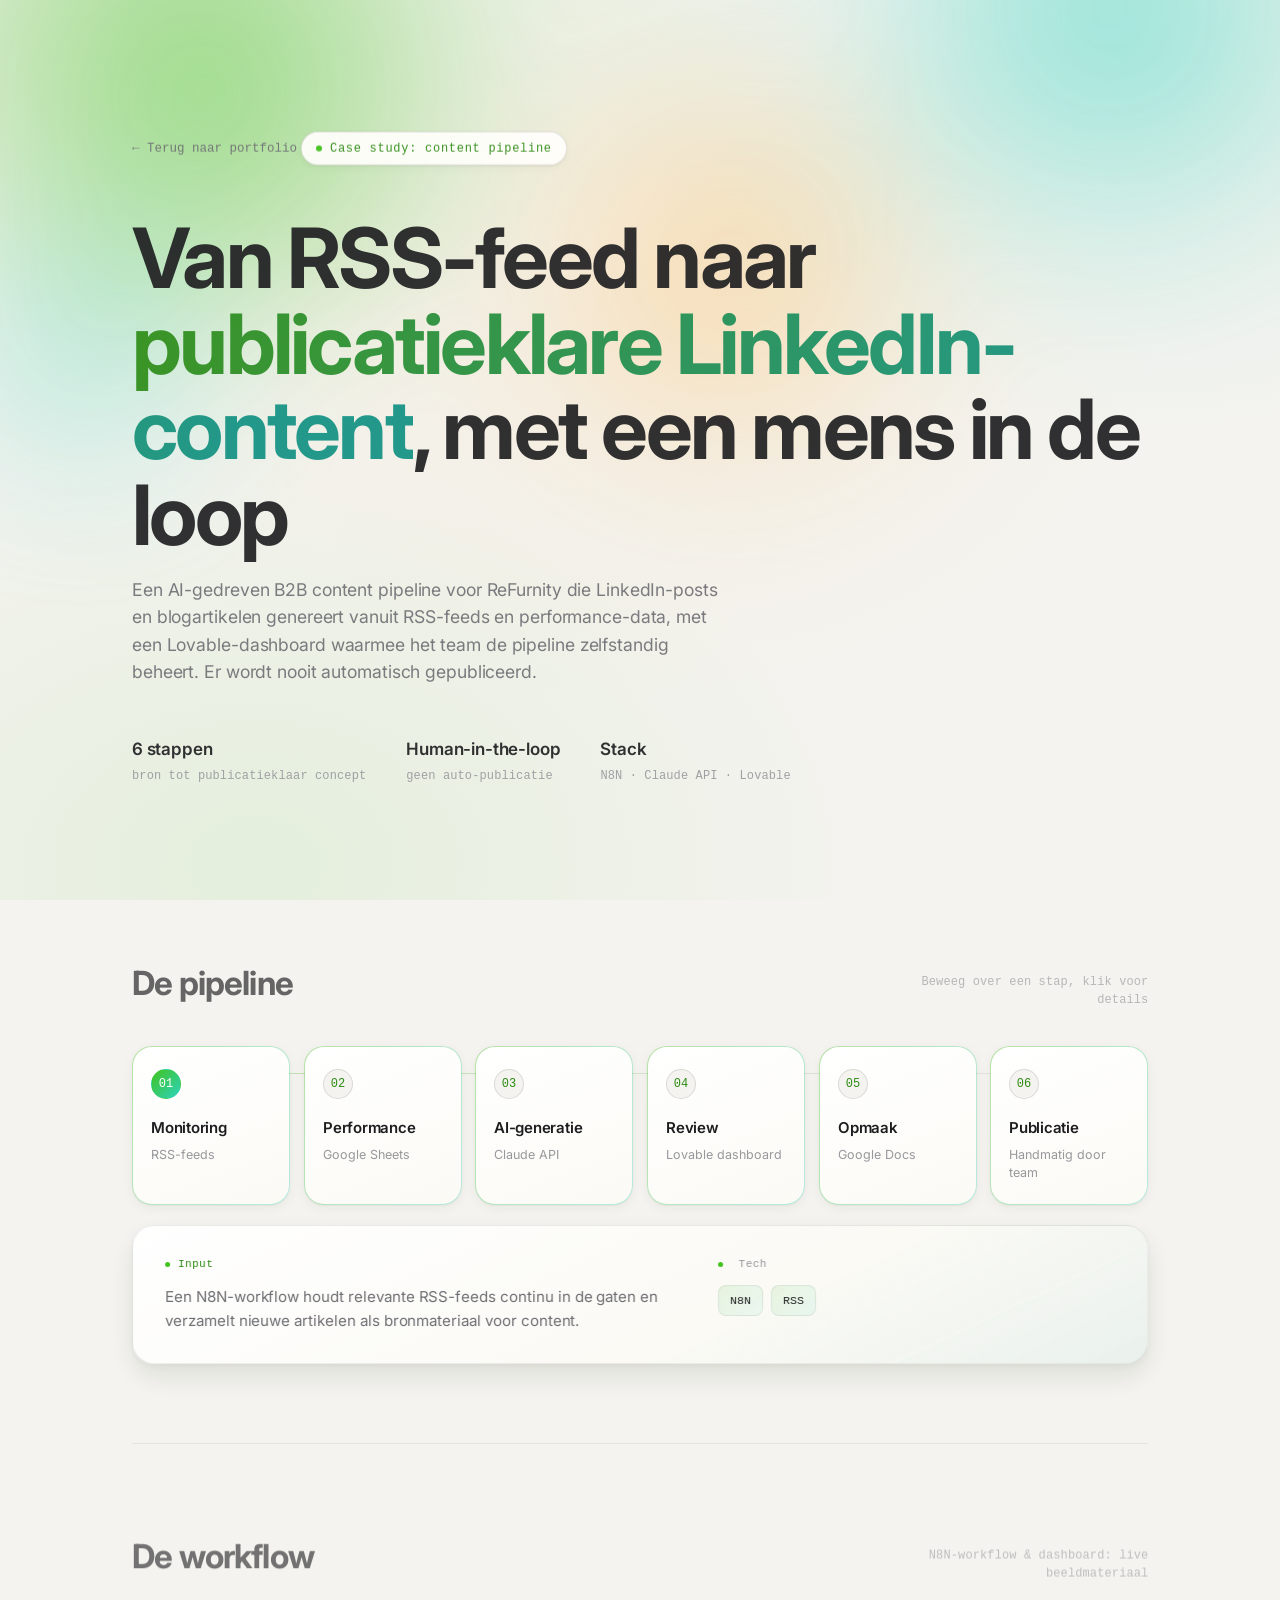
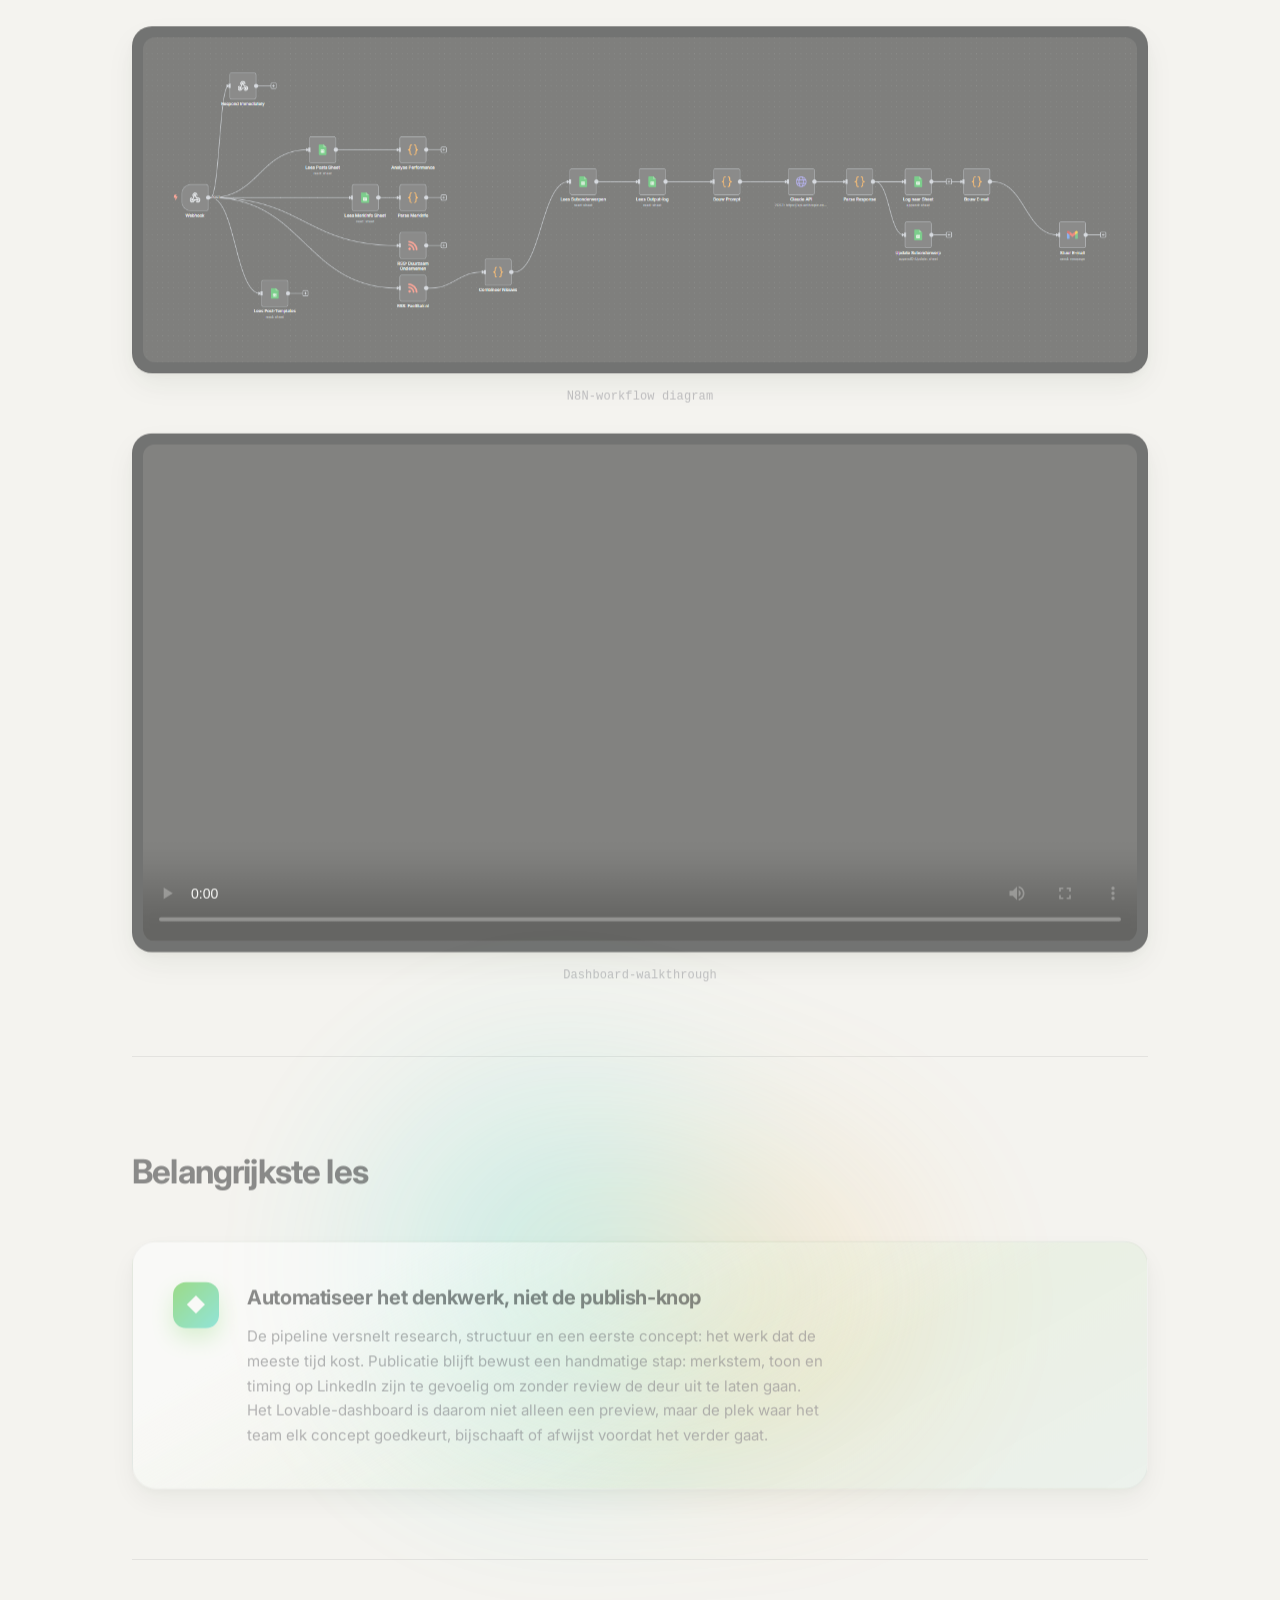
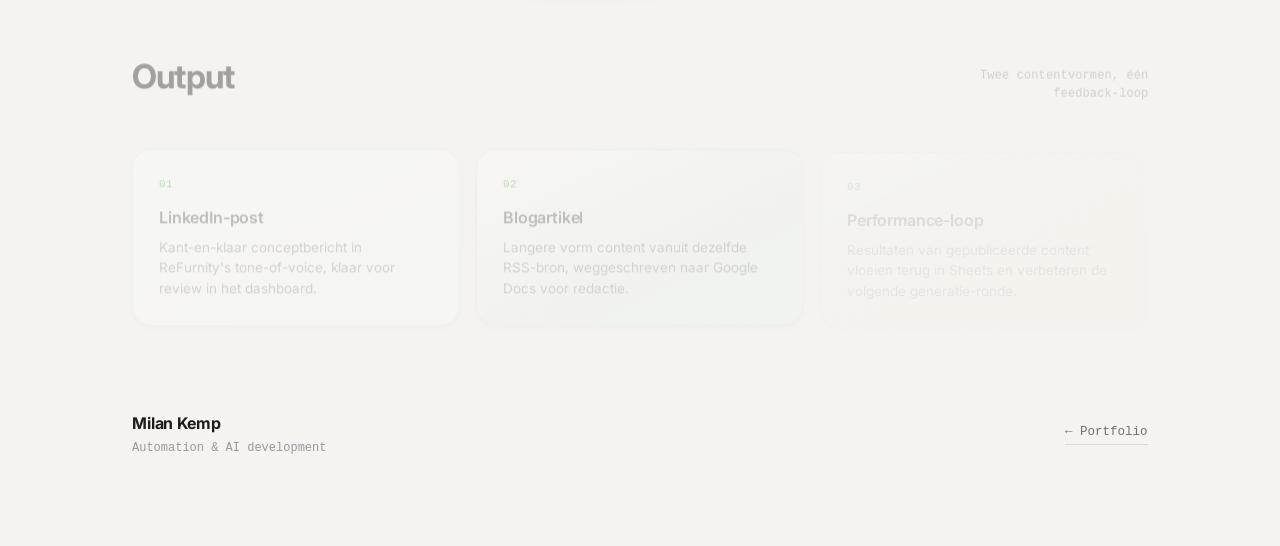
==== projects/linkedin-content-pipeline.html @ 6b384b71 "Initial commit: Milan Kemp portfolio site Static single-page portfolio with two full case-study page" ====
<!DOCTYPE html>
<html lang="nl">
<head>
<meta charset="UTF-8">
<meta name="viewport" content="width=device-width, initial-scale=1.0">
<title>AI-gedreven LinkedIn Content Pipeline Case Study: Milan Kemp</title>
<meta name="description" content="Case study: een AI-gedreven B2B content pipeline die LinkedIn-content en blogartikelen genereert vanuit RSS-feeds en performance-data, met human-in-the-loop review.">
<link rel="preconnect" href="https://fonts.googleapis.com">
<link rel="preconnect" href="https://fonts.gstatic.com" crossorigin>
<link href="https://fonts.googleapis.com/css2?family=Inter:wght@400;500;600;700;800&display=swap" rel="stylesheet">
<link rel="stylesheet" href="../css/styles.css">
</head>
<body>
<div class="grain"></div>

<div class="wrap">
  <div class="mesh"><div class="b1"></div><div class="b2"></div><div class="b3"></div><div class="b4"></div></div>

  <section class="hero">
    <a class="back-link reveal" href="../index.html">← Terug naar portfolio</a>
    <span class="eyebrow reveal">Case study: content pipeline</span>
    <h1 class="reveal">Van RSS-feed naar <em>publicatieklare LinkedIn-content</em>, met een mens in de loop</h1>
    <p class="hero-sub reveal">
      Een AI-gedreven B2B content pipeline voor ReFurnity die LinkedIn-posts en blogartikelen
      genereert vanuit RSS-feeds en performance-data, met een Lovable-dashboard waarmee het
      team de pipeline zelfstandig beheert. Er wordt nooit automatisch gepubliceerd.
    </p>
    <div class="hero-meta reveal">
      <div class="meta-item"><strong>6 stappen</strong>bron tot publicatieklaar concept</div>
      <div class="meta-item"><strong>Human-in-the-loop</strong>geen auto-publicatie</div>
      <div class="meta-item"><strong>Stack</strong>N8N · Claude API · Lovable</div>
    </div>
  </section>

  <section class="section">
    <div class="section-head">
      <div class="section-title observe">De pipeline</div>
      <div class="section-hint observe">Beweeg over een stap, klik voor details</div>
    </div>

    <div class="pipeline">
      <div class="pipeline-track"></div>
      <div class="flow-dot"></div>
      <div class="stages" id="stages"></div>
    </div>

    <div class="detail" id="detail">
      <div class="detail-inner" id="detail-inner">
        <div>
          <div class="detail-heading" id="detail-heading">Wat er gebeurt</div>
          <div class="detail-text" id="detail-text"></div>
        </div>
        <div>
          <div class="detail-heading" style="color:var(--text-faint)"><span style="background:var(--text-faint)"></span>Tech</div>
          <div class="badges" id="detail-badges"></div>
        </div>
      </div>
    </div>
  </section>

  <section class="section">
    <div class="section-head">
      <div class="section-title observe">De workflow</div>
      <div class="section-hint observe">N8N-workflow &amp; dashboard: live beeldmateriaal</div>
    </div>

    <div class="workflow-block">
      <div class="workflow-shot observe">
        <img src="../assets/n8n-workflow-linkedin-content.png" alt="Schermafbeelding van de N8N-workflow voor de LinkedIn content pipeline" loading="lazy">
      </div>
      <p class="workflow-caption observe">N8N-workflow diagram</p>
    </div>

    <div class="workflow-block">
      <div class="workflow-shot observe">
        <video controls preload="metadata" playsinline>
          <source src="../assets/linkedin-dashboard-demo.mp4" type="video/mp4">
        </video>
      </div>
      <p class="workflow-caption observe">Dashboard-walkthrough</p>
    </div>
  </section>

  <section class="section" style="position:relative;">
    <div class="mesh" style="top:-60px; opacity:0.45; width:900px; height:420px;"><div class="b2" style="right:auto; left:10%;"></div><div class="b3" style="left:auto; right:10%; top:60px;"></div></div>
    <div class="section-head"><div class="section-title observe">Belangrijkste les</div></div>
    <div class="lesson observe">
      <div class="lesson-icon">◆</div>
      <div>
        <h3>Automatiseer het denkwerk, niet de publish-knop</h3>
        <p>
          De pipeline versnelt research, structuur en een eerste concept: het werk dat de meeste
          tijd kost. Publicatie blijft bewust een handmatige stap: merkstem, toon en timing op
          LinkedIn zijn te gevoelig om zonder review de deur uit te laten gaan. Het
          Lovable-dashboard is daarom niet alleen een preview, maar de plek waar het team elk
          concept goedkeurt, bijschaaft of afwijst voordat het verder gaat.
        </p>
      </div>
    </div>
  </section>

  <section class="section" style="padding-bottom: 40px;">
    <div class="section-head">
      <div class="section-title observe">Output</div>
      <div class="section-hint observe">Twee contentvormen, één feedback-loop</div>
    </div>
    <div class="outputs">
      <div class="output-card lift-card observe">
        <span class="tag">01</span><h4>LinkedIn-post</h4>
        <p>Kant-en-klaar conceptbericht in ReFurnity's tone-of-voice, klaar voor review in het dashboard.</p>
      </div>
      <div class="output-card lift-card observe">
        <span class="tag">02</span><h4>Blogartikel</h4>
        <p>Langere vorm content vanuit dezelfde RSS-bron, weggeschreven naar Google Docs voor redactie.</p>
      </div>
      <div class="output-card lift-card observe">
        <span class="tag">03</span><h4>Performance-loop</h4>
        <p>Resultaten van gepubliceerde content vloeien terug in Sheets en verbeteren de volgende generatie-ronde.</p>
      </div>
    </div>
  </section>

  <footer>
    <div>
      <div class="footer-name">Milan Kemp</div>
      <div class="footer-role">Automation &amp; AI development</div>
    </div>
    <div class="footer-links">
      <a class="footer-link" href="../index.html">← Portfolio</a>
    </div>
  </footer>

</div>

<script src="../js/springs.js"></script>
<script src="../js/pipeline.js"></script>
<script>
document.addEventListener('DOMContentLoaded', () => {
  revealStagger([...document.querySelectorAll('.hero .reveal')], 80, 70);
  observeReveal('.observe');
  document.querySelectorAll('.footer-link, .back-link').forEach(el => attachPressFeedback(el));
  document.querySelectorAll('.lift-card').forEach(el => {
    attachMagneticTilt(el, { maxTilt: 6, lift: -2, hoverScale: 1.02, downScale: 0.985 });
  });

  const stagesData = [
    { title: "Monitoring", sub: "RSS-feeds", heading: "Input",
      text: "Een N8N-workflow houdt relevante RSS-feeds continu in de gaten en verzamelt nieuwe artikelen als bronmateriaal voor content.",
      badges: ["N8N", "RSS"] },
    { title: "Performance", sub: "Google Sheets", heading: "Context",
      text: "Bereik- en engagementcijfers van eerder gepubliceerde posts worden bijgehouden in Sheets en dienen als input: wat werkte al goed bij deze doelgroep?",
      badges: ["Google Sheets"] },
    { title: "AI-generatie", sub: "Claude API", heading: "Content-generatie",
      text: "Claude API combineert de RSS-input met performance-inzichten en schrijft LinkedIn-posts en blogartikelen in ReFurnity's tone-of-voice.",
      badges: ["Claude API"] },
    { title: "Review", sub: "Lovable dashboard", heading: "Human-in-the-loop",
      text: "Het team bekijkt elk gegenereerd concept in het Lovable-dashboard, bewerkt waar nodig en keurt goed: niets gaat door zonder menselijke controle.",
      badges: ["Lovable", "Human-in-the-loop"] },
    { title: "Opmaak", sub: "Google Docs", heading: "Redactie",
      text: "Goedgekeurde blogartikelen worden weggeschreven naar Google Docs, waar verdere redactie en opmaak plaatsvindt voor publicatie.",
      badges: ["Google Docs"] },
    { title: "Publicatie", sub: "Handmatig door team", heading: "Publiceren",
      text: "Na finale controle plaatst het team de content zelf op LinkedIn.",
      badges: ["Handmatige publicatie"] }
  ];

  initPipeline(stagesData, { openIndex: 0 });
});
</script>

</body>
</html>
---- css/styles.css ----
/* ==========================================================================
   Milan Kemp — Portfolio design system
   Shared tokens + components, used by every page (index + /projects/*.html)
   ========================================================================== */

:root {
  --bg: #f4f3ef;
  --surface: rgba(255,255,255,0.7);
  --surface-solid: #fffefb;
  --border: rgba(0,0,0,0.065);
  --border-strong: rgba(0,0,0,0.11);
  --text: #1d1d1f;
  --text-dim: #6e6e73;
  --text-faint: #98989d;

  --accent: #41c21d;
  --accent-text: #2c8a12;
  --accent2: #2dd4bf;
  --accent2-text: #0f8f81;
  --accent3: #ffb648;

  --accent-soft: rgba(65,194,29,0.1);
  --accent-line: rgba(65,194,29,0.32);

  --shadow-sm: 0 1px 2px rgba(30,60,10,0.05), 0 3px 12px rgba(30,60,10,0.05);
  --shadow-md: 0 12px 30px rgba(30,60,10,0.1), 0 3px 10px rgba(30,60,10,0.05);
  --shadow-lg: 0 28px 68px rgba(30,60,10,0.15), 0 10px 24px rgba(30,60,10,0.07);
  --shadow-hover: 0 22px 44px rgba(30,60,10,0.16), 0 8px 16px rgba(15,143,129,0.08);

  --display: -apple-system, BlinkMacSystemFont, 'SF Pro Display', 'Inter', sans-serif;
  --body: -apple-system, BlinkMacSystemFont, 'SF Pro Text', 'Inter', sans-serif;
  --mono: ui-monospace, 'SF Mono', 'Menlo', 'IBM Plex Mono', monospace;
}

* { margin: 0; padding: 0; box-sizing: border-box; }
html { scroll-behavior: smooth; }

body {
  background:
    radial-gradient(1100px 700px at 12% -8%, rgba(65,194,29,0.14), transparent 60%),
    radial-gradient(900px 640px at 88% 6%, rgba(45,212,191,0.12), transparent 60%),
    radial-gradient(800px 560px at 50% 38%, rgba(255,182,72,0.08), transparent 65%),
    radial-gradient(1000px 700px at 20% 96%, rgba(65,194,29,0.09), transparent 60%),
    var(--bg);
  background-attachment: fixed;
  color: var(--text);
  font-family: var(--body);
  line-height: 1.5;
  -webkit-font-smoothing: antialiased;
  min-height: 100vh;
  overflow-x: hidden;
  position: relative;
}

img { max-width: 100%; display: block; }

/* ---------- GRAIN OVERLAY ---------- */

.grain {
  position: fixed; inset: 0; z-index: 999; pointer-events: none;
  opacity: 0.045; mix-blend-mode: overlay;
  background-image: url("data:image/svg+xml,%3Csvg xmlns='http://www.w3.org/2000/svg' width='140' height='140'%3E%3Cfilter id='n'%3E%3CfeTurbulence type='fractalNoise' baseFrequency='0.9' numOctaves='2' stitchTiles='stitch'/%3E%3C/filter%3E%3Crect width='100%25' height='100%25' filter='url(%23n)'/%3E%3C/svg%3E");
}

.wrap { max-width: 1080px; margin: 0 auto; padding: 0 32px; position: relative; }

/* ---------- AMBIENT MESH ---------- */

.mesh {
  position: absolute;
  top: -260px; left: 50%;
  width: 1500px; height: 900px;
  transform: translateX(-50%);
  z-index: 0;
  pointer-events: none;
  filter: blur(64px);
  opacity: 0.82;
  will-change: transform;
}

.mesh div { position: absolute; border-radius: 50%; }
.mesh .b1 { width: 620px; height: 620px; left: 0; top: 40px; background: radial-gradient(circle, rgba(65,194,29,0.6), transparent 72%); }
.mesh .b2 { width: 560px; height: 560px; right: 0; top: -10px; background: radial-gradient(circle, rgba(45,212,191,0.52), transparent 72%); }
.mesh .b3 { width: 480px; height: 480px; left: 40%; top: 280px; background: radial-gradient(circle, rgba(255,182,72,0.42), transparent 72%); }
.mesh .b4 { width: 380px; height: 380px; left: 0; top: 420px; background: radial-gradient(circle, rgba(45,212,191,0.34), transparent 72%); }

.parallax-host { will-change: transform; }

/* ---------- REVEAL STATE (base — Spring drives opacity/transform inline) ---------- */

.reveal { opacity: 0; transform: translateY(20px); will-change: transform, opacity; }

/* ---------- EYEBROW / BADGE ---------- */

.eyebrow {
  display: inline-flex; align-items: center; gap: 8px;
  font-family: var(--mono); font-size: 12px; letter-spacing: 0.06em;
  color: var(--accent-text);
  background: var(--surface-solid);
  border: 1px solid var(--border-strong);
  box-shadow: var(--shadow-sm);
  padding: 7px 14px; border-radius: 100px;
}

.eyebrow::before { content: ''; width: 6px; height: 6px; border-radius: 50%; background: var(--accent); flex-shrink: 0; }

.badge {
  display: inline-block;
  font-family: var(--mono); font-size: 11.5px; color: var(--text);
  background: linear-gradient(135deg, rgba(65,194,29,0.1), rgba(45,212,191,0.08));
  border: 1px solid var(--border);
  padding: 6px 11px; border-radius: 8px; letter-spacing: 0.01em;
  will-change: transform;
}

.badges { display: flex; flex-wrap: wrap; gap: 8px; }

/* ---------- BUTTONS ---------- */

.btn {
  display: inline-flex; align-items: center; gap: 8px;
  font-family: var(--body); font-weight: 600; font-size: 14.5px;
  letter-spacing: -0.006em;
  padding: 13px 22px; border-radius: 13px;
  text-decoration: none; cursor: pointer; border: none;
  will-change: transform;
  touch-action: manipulation;
}

.btn-primary {
  color: #fff;
  background: linear-gradient(135deg, var(--accent), var(--accent2-text));
  box-shadow: 0 10px 24px rgba(65,194,29,0.32), var(--shadow-sm);
}

.btn-secondary {
  color: var(--text);
  background: var(--surface-solid);
  border: 1px solid var(--border-strong);
  box-shadow: var(--shadow-sm);
}

/* ---------- SECTION ---------- */

.section { position: relative; z-index: 1; padding: 80px 0; }
.section + .section { border-top: 1px solid var(--border); }

.section-head {
  display: flex; justify-content: space-between; align-items: flex-end;
  gap: 24px; margin-bottom: 44px; flex-wrap: wrap;
}

.section-title {
  font-family: var(--display); font-weight: 700;
  font-size: clamp(1.5rem, 2.6vw, 2.1rem); letter-spacing: -0.025em;
}

.section-hint {
  font-family: var(--mono); font-size: 12px; color: var(--text-faint);
  max-width: 32ch; text-align: right; letter-spacing: 0.01em;
}

/* ---------- HERO (index) ---------- */

.hero { position: relative; z-index: 1; padding: 130px 0 90px; }

.hero-grid { display: grid; grid-template-columns: 1.35fr 0.85fr; gap: 48px; align-items: center; }
@media (max-width: 860px) {
  .hero-grid { grid-template-columns: 1fr; gap: 32px; }
  .hero-photo-wrap { order: -1; max-width: 220px; margin: 0 auto; }
}

.hero-photo-wrap {
  position: relative;
  border-radius: 28px;
  overflow: hidden;
  aspect-ratio: 4 / 5;
  border: 1.5px solid transparent;
  background-image:
    linear-gradient(160deg, #ffffff, #fbfaf5),
    linear-gradient(120deg, rgba(65,194,29,0.4), rgba(45,212,191,0.35));
  background-origin: border-box;
  background-clip: padding-box, border-box;
  box-shadow: var(--shadow-lg);
}

.hero-photo { width: 100%; height: 100%; object-fit: cover; object-position: 50% 58%; display: block; }

h1 {
  font-family: var(--display); font-weight: 700;
  font-size: clamp(2.8rem, 7vw, 5.2rem);
  line-height: 1.03; letter-spacing: -0.033em; color: var(--text);
  margin-top: 28px;
}

h1 em {
  font-style: normal;
  background: linear-gradient(100deg, var(--accent-text), var(--accent2-text) 85%);
  -webkit-background-clip: text; background-clip: text; color: transparent;
}

.hero-role {
  margin-top: 14px; font-family: var(--display); font-weight: 600;
  font-size: 1.15rem; letter-spacing: -0.012em; color: var(--text-dim);
}

.hero-sub {
  margin-top: 18px; font-size: 1.1rem; line-height: 1.55; font-weight: 400;
  color: var(--text-dim); max-width: 54ch; letter-spacing: -0.006em;
}

.hero-actions { display: flex; flex-wrap: wrap; gap: 14px; margin-top: 40px; }

.hero-meta { display: flex; flex-wrap: wrap; gap: 40px; margin-top: 52px; }

.meta-item { font-family: var(--mono); font-size: 12px; color: var(--text-faint); letter-spacing: 0.01em; }
.meta-item strong {
  display: block; font-family: var(--display); font-size: 17px; font-weight: 600;
  color: var(--text); margin-bottom: 4px; letter-spacing: -0.01em;
}

/* ---------- ABOUT ---------- */

.about-grid { display: grid; grid-template-columns: 1.15fr 1fr; gap: 48px; align-items: start; }
@media (max-width: 780px) { .about-grid { grid-template-columns: 1fr; gap: 32px; } }

.about-text { font-size: 1.08rem; line-height: 1.7; color: var(--text-dim); letter-spacing: -0.004em; max-width: 56ch; }
.about-contacts { display: flex; flex-wrap: wrap; gap: 12px; margin-top: 28px; }

.about-contacts a.badge { text-decoration: none; }

.info-grid { display: grid; grid-template-columns: 1fr 1fr; gap: 14px; }
@media (max-width: 460px) { .info-grid { grid-template-columns: 1fr; } }

.info-card {
  border: 1px solid var(--border);
  border-radius: 18px; padding: 20px;
  background: linear-gradient(155deg, #ffffff, #fbfaf5 75%);
  box-shadow: var(--shadow-sm);
}

.info-card .tag {
  font-family: var(--mono); font-size: 11px; color: var(--accent-text);
  letter-spacing: 0.04em; margin-bottom: 8px; display: block;
}

.info-card p { font-family: var(--display); font-weight: 600; font-size: 15px; letter-spacing: -0.012em; color: var(--text); }

/* ---------- PROJECT CARDS (featured) ---------- */

.project-list { display: flex; flex-direction: column; gap: 22px; }

.project-card {
  position: relative;
  border: 1.5px solid transparent;
  border-radius: 24px;
  padding: 36px;
  cursor: pointer;
  will-change: transform;
  transform-style: preserve-3d;
  box-shadow: var(--shadow-sm);
  background-image:
    linear-gradient(160deg, #ffffff, #fbfaf5),
    linear-gradient(120deg, rgba(65,194,29,0.35), rgba(45,212,191,0.3));
  background-origin: border-box;
  background-clip: padding-box, border-box;
}

.project-card.is-lifted { box-shadow: var(--shadow-hover); }

/* The whole card is a keyboard-focusable link (main.js), so give it a clear
   focus ring — the browser's default outline would clip against the
   rounded corners otherwise. */
.project-card:focus-visible { outline: none; box-shadow: var(--shadow-hover), 0 0 0 3px rgba(65,194,29,0.45); }

.project-card-cta {
  position: absolute; top: 28px; right: 28px;
  width: 40px; height: 40px; border-radius: 50%;
  display: flex; align-items: center; justify-content: center;
  background: var(--surface-solid);
  border: 1px solid var(--border-strong);
  box-shadow: var(--shadow-sm);
  color: var(--accent-text);
  font-size: 17px;
  will-change: transform;
  pointer-events: none;
}

/* Reads as a green "go" button once the card is hovered/lifted, reinforcing
   that the whole card is clickable, not just the icon. */
.project-card.is-lifted .project-card-cta {
  background: linear-gradient(135deg, var(--accent), var(--accent2));
  border-color: transparent;
  color: #fff;
  box-shadow: 0 8px 18px rgba(65,194,29,0.35);
}

.project-top { display: flex; justify-content: space-between; align-items: flex-start; gap: 16px; flex-wrap: wrap; margin-bottom: 18px; }

.project-flag {
  font-family: var(--mono); font-size: 11px; letter-spacing: 0.06em;
  color: #fff; background: linear-gradient(135deg, var(--accent), var(--accent2));
  padding: 5px 12px; border-radius: 100px; display: inline-flex; align-items: center; gap: 6px;
}

.project-num { font-family: var(--mono); font-size: 12px; color: var(--text-faint); }

.project-title {
  font-family: var(--display); font-weight: 700; font-size: clamp(1.3rem, 2.4vw, 1.7rem);
  letter-spacing: -0.02em; margin-bottom: 12px; color: var(--text);
}

.project-desc { font-size: 15px; line-height: 1.65; color: var(--text-dim); max-width: 68ch; letter-spacing: -0.004em; margin-bottom: 22px; }

.project-foot { display: flex; justify-content: space-between; align-items: center; gap: 16px; flex-wrap: wrap; margin-top: 24px; }

.project-links { display: flex; gap: 20px; flex-wrap: wrap; }

.project-links a {
  font-family: var(--mono); font-size: 12.5px; color: var(--accent-text);
  text-decoration: none; display: inline-flex; align-items: center; gap: 6px;
}

.project-links a.secondary { color: var(--text-dim); }

/* ---------- OTHER WORK (compact) ---------- */

.other-grid { display: grid; grid-template-columns: repeat(auto-fill, minmax(240px, 1fr)); gap: 12px; }

.other-item {
  border: 1px solid var(--border);
  border-radius: 16px; padding: 16px 18px;
  background: linear-gradient(155deg, #ffffff, #fbfaf5 75%);
  box-shadow: var(--shadow-sm);
}

.other-item .other-title { font-family: var(--display); font-weight: 600; font-size: 14px; letter-spacing: -0.01em; color: var(--text); }
.other-item .other-meta { font-family: var(--mono); font-size: 11.5px; color: var(--text-faint); margin-top: 5px; line-height: 1.5; }

/* ---------- CARD INTERACTIONS: spotlight + subtle lift ---------- */

/* Full treatment (project/skill/license cards): magnetic tilt + a cursor-
   following glow painted via a ::before that reads --mx/--my/--spot-o,
   both set by attachHoverSpotlight() in springs.js. */
.tilt-card { position: relative; }
.tilt-card::before {
  content: '';
  position: absolute; inset: 0;
  border-radius: inherit;
  background: radial-gradient(var(--spot-radius, 260px) circle at var(--mx, 50%) var(--my, 50%), var(--spot-color, rgba(65,194,29,0.16)), transparent 70%);
  opacity: var(--spot-o, 0);
  pointer-events: none;
}

/* Light treatment (compact/secondary cards): tilt + shadow lift only, no glow. */
.lift-card { position: relative; will-change: transform; transform-style: preserve-3d; }
.other-item.is-lifted { box-shadow: var(--shadow-hover); }

/* ---------- SKILLS ---------- */

.skills-grid { display: grid; grid-template-columns: repeat(auto-fill, minmax(150px, 1fr)); gap: 14px; margin-bottom: 32px; }

.skill-card {
  border: 1.5px solid transparent;
  border-radius: 16px; padding: 18px;
  will-change: transform;
  transform-style: preserve-3d;
  box-shadow: var(--shadow-sm);
  background-image:
    linear-gradient(160deg, #ffffff, #fbfaf5),
    linear-gradient(120deg, rgba(65,194,29,0.35), rgba(45,212,191,0.3));
  background-origin: border-box;
  background-clip: padding-box, border-box;
  text-align: center;
}

.skill-card.is-lifted { box-shadow: var(--shadow-hover); }
.skill-card .skill-name { font-family: var(--display); font-weight: 600; font-size: 14px; letter-spacing: -0.012em; color: var(--text); }

/* ---------- LICENSES & CERTIFICATIONS ---------- */

.licenses-grid { display: grid; grid-template-columns: repeat(3, 1fr); gap: 16px; }
@media (max-width: 900px) { .licenses-grid { grid-template-columns: repeat(2, 1fr); } }
@media (max-width: 620px) { .licenses-grid { grid-template-columns: 1fr; } }

.license-card {
  position: relative;
  border: 1.5px solid transparent;
  border-radius: 20px;
  padding: 22px;
  display: flex; gap: 16px; align-items: flex-start;
  will-change: transform;
  transform-style: preserve-3d;
  box-shadow: var(--shadow-sm);
  background-image:
    linear-gradient(160deg, #ffffff, #fbfaf5),
    linear-gradient(120deg, rgba(65,194,29,0.35), rgba(45,212,191,0.3));
  background-origin: border-box;
  background-clip: padding-box, border-box;
}

.license-card.is-lifted { box-shadow: var(--shadow-hover); }

.license-badge {
  width: 44px; height: 44px; border-radius: 12px;
  display: flex; align-items: center; justify-content: center;
  font-family: var(--display); font-weight: 700; font-size: 16px;
  color: #fff; flex-shrink: 0;
  box-shadow: 0 8px 18px rgba(65,194,29,0.28);
}

.license-body { min-width: 0; }

.license-title {
  font-family: var(--display); font-weight: 600; font-size: 14.5px;
  letter-spacing: -0.012em; color: var(--text); line-height: 1.35; margin-bottom: 6px;
}

.license-issuer { font-size: 12.5px; color: var(--text-dim); margin-bottom: 10px; }

.license-meta { font-family: var(--mono); font-size: 11px; color: var(--text-faint); letter-spacing: 0.01em; }
.license-ref { font-family: var(--mono); font-size: 10.5px; color: var(--text-faint); opacity: 0.75; margin-top: 3px; }

.license-skill { margin-top: 12px; }

/* ---------- DOT NAVIGATION ---------- */

.dot-nav {
  position: fixed; right: 28px; top: 50%; transform: translateY(-50%);
  z-index: 500; display: flex; flex-direction: column; gap: 16px;
  list-style: none; border: none; background: none; padding: 0;
}

@media (max-width: 980px) { .dot-nav { display: none; } }

.dot-nav-track {
  position: absolute; left: 50%; top: 4px; bottom: 4px; width: 1.5px;
  transform: translateX(-50%);
  background: var(--border-strong);
  z-index: -1;
}

.dot-nav-indicator {
  position: absolute; left: 50%; top: 0; width: 3px; height: 22px;
  border-radius: 100px;
  background: linear-gradient(180deg, var(--accent), var(--accent2));
  box-shadow: 0 0 10px 1px rgba(65,194,29,0.45);
  pointer-events: none;
  will-change: transform;
}

.dot {
  position: relative;
  width: 9px; height: 9px; border-radius: 50%;
  background: var(--border-strong);
  border: none; cursor: pointer; padding: 0;
  will-change: transform;
}

.dot.active { background: linear-gradient(135deg, var(--accent), var(--accent2)); }

.dot-tooltip {
  position: absolute; right: 22px; top: 50%;
  transform: translateX(6px) translateY(-50%);
  opacity: 0;
  font-family: var(--mono); font-size: 11px; color: var(--text);
  background: var(--surface-solid); border: 1px solid var(--border-strong);
  box-shadow: var(--shadow-sm); padding: 5px 10px; border-radius: 8px;
  white-space: nowrap; pointer-events: none;
}

/* ---------- FOOTER ---------- */

footer {
  position: relative; z-index: 1;
  padding: 60px 0 90px; display: flex; justify-content: space-between;
  align-items: center; flex-wrap: wrap; gap: 20px;
}

.footer-name { font-family: var(--display); font-weight: 700; font-size: 16px; letter-spacing: -0.01em; }
.footer-role { font-family: var(--mono); font-size: 12px; color: var(--text-faint); margin-top: 4px; }

.footer-links { display: flex; gap: 24px; flex-wrap: wrap; }

.footer-link {
  font-family: var(--mono); font-size: 12.5px; color: var(--text-dim);
  text-decoration: none; border-bottom: 1px solid var(--border-strong);
  padding-bottom: 2px; will-change: transform;
}

.footer-link.is-hover { color: var(--accent-text); border-color: var(--accent); }

/* ---------- CASE STUDY: PIPELINE (shared by /projects/*.html) ---------- */

.pipeline { position: relative; perspective: 900px; }

.pipeline-track {
  position: absolute; top: 27px; left: 27px; right: 27px; height: 1.5px;
  background: linear-gradient(90deg, var(--accent-line), var(--border) 85%);
  z-index: 0;
}

@media (max-width: 780px) { .pipeline-track { display: none; } }

.flow-dot {
  position: absolute; top: 24px; width: 7px; height: 7px; border-radius: 50%;
  background: var(--accent); box-shadow: 0 0 10px 1px rgba(65,194,29,0.5);
  z-index: 1; left: 27px; animation: flow 8s cubic-bezier(0.45, 0, 0.55, 1) infinite;
}

@keyframes flow {
  0% { left: 27px; opacity: 0; }
  6% { opacity: 1; }
  94% { opacity: 1; }
  100% { left: calc(100% - 27px); opacity: 0; }
}

@media (max-width: 780px) { .flow-dot { display: none; } }
@media (prefers-reduced-motion: reduce) { .flow-dot { display: none; } }

.stages {
  position: relative; z-index: 2;
  display: grid; grid-template-columns: repeat(6, 1fr); gap: 14px;
}

@media (max-width: 780px) { .stages { grid-template-columns: 1fr; gap: 12px; } }

.stage {
  position: relative;
  border: 1.5px solid transparent;
  border-radius: 20px;
  padding: 22px 18px;
  cursor: pointer;
  touch-action: manipulation;
  box-shadow: var(--shadow-sm);
  will-change: transform;
  transform-style: preserve-3d;
  background-image:
    linear-gradient(160deg, #ffffff, #fbfaf5),
    linear-gradient(120deg, rgba(65,194,29,0.35), rgba(45,212,191,0.3));
  background-origin: border-box;
  background-clip: padding-box, border-box;
}

.stage-num {
  width: 30px; height: 30px; border-radius: 50%;
  background: var(--bg); border: 1px solid var(--border-strong);
  display: flex; align-items: center; justify-content: center;
  font-family: var(--mono); font-size: 12px; color: var(--accent-text);
  margin-bottom: 18px;
}

.stage.active .stage-num {
  background: linear-gradient(135deg, var(--accent), var(--accent2));
  border-color: transparent;
  color: #fff;
}

.stage-title {
  font-family: var(--display); font-weight: 600; font-size: 15px;
  letter-spacing: -0.015em; margin-bottom: 6px; color: var(--text);
}

.stage-sub { font-size: 12.5px; color: var(--text-faint); line-height: 1.45; }

.detail {
  position: relative; z-index: 2; margin-top: 20px;
  background: linear-gradient(155deg, #ffffff, #fbfaf5 60%, rgba(45,212,191,0.05));
  border: 1px solid var(--border);
  border-radius: 22px;
  overflow: hidden;
  padding: 30px 32px;
  box-shadow: var(--shadow-md);
  will-change: transform, opacity, filter;
}

.detail-inner { display: grid; grid-template-columns: 1.3fr 1fr; gap: 36px; }
@media (max-width: 640px) { .detail-inner { grid-template-columns: 1fr; gap: 20px; } }

.detail-heading {
  display: flex; align-items: center; gap: 8px;
  font-family: var(--mono); font-size: 11px; letter-spacing: 0.04em;
  color: var(--accent-text); margin-bottom: 12px;
}

.detail-heading::before { content: ''; width: 5px; height: 5px; border-radius: 50%; background: var(--accent); }

.detail-text { font-size: 15px; color: var(--text-dim); line-height: 1.6; letter-spacing: -0.003em; }

/* ---------- LESSON CALLOUT ---------- */

.lesson {
  background: linear-gradient(150deg, #ffffff 20%, rgba(65,194,29,0.1) 65%, rgba(45,212,191,0.08));
  border: 1px solid var(--border);
  border-radius: 24px; padding: 40px;
  box-shadow: var(--shadow-md);
  display: grid; grid-template-columns: auto 1fr; gap: 28px; align-items: flex-start;
}

@media (max-width: 640px) { .lesson { grid-template-columns: 1fr; } }

.lesson-icon {
  width: 46px; height: 46px; border-radius: 13px;
  background: linear-gradient(135deg, var(--accent), var(--accent2));
  display: flex; align-items: center; justify-content: center;
  font-size: 19px; flex-shrink: 0; color: #fff;
  box-shadow: 0 10px 22px rgba(65,194,29,0.35);
}

.lesson h3 {
  font-family: var(--display); font-weight: 700; font-size: 1.25rem;
  letter-spacing: -0.018em; margin-bottom: 12px;
}

.lesson p { color: var(--text-dim); font-size: 15px; line-height: 1.65; max-width: 64ch; }

.lesson code {
  font-family: var(--mono); background: #fff; padding: 2px 7px;
  border-radius: 6px; font-size: 0.9em; color: var(--accent-text);
  border: 1px solid var(--border);
}

/* ---------- OUTPUT GRID ---------- */

.outputs { display: grid; grid-template-columns: repeat(3, 1fr); gap: 16px; }
@media (max-width: 700px) { .outputs { grid-template-columns: 1fr; } }

.output-card {
  border: 1px solid var(--border);
  border-radius: 20px; padding: 26px;
  background: linear-gradient(155deg, #ffffff, #fbfaf5 70%);
  box-shadow: var(--shadow-sm);
  will-change: transform;
}

.output-card:nth-child(2) { background: linear-gradient(155deg, #ffffff, rgba(45,212,191,0.06) 70%); }
.output-card:nth-child(3) { background: linear-gradient(155deg, #ffffff, rgba(255,182,72,0.08) 70%); }
.output-card.is-lifted { box-shadow: var(--shadow-hover); }

.output-card .tag {
  font-family: var(--mono); font-size: 11px; color: var(--accent-text);
  letter-spacing: 0.04em; margin-bottom: 12px; display: block;
}

.output-card h4 { font-family: var(--display); font-weight: 600; font-size: 16px; margin-bottom: 8px; letter-spacing: -0.01em; }
.output-card p { font-size: 13.5px; color: var(--text-dim); line-height: 1.55; }

/* ---------- WORKFLOW SCREENSHOT (case studies) ---------- */

.workflow-shot {
  border-radius: 20px;
  overflow: hidden;
  border: 1px solid var(--border);
  box-shadow: var(--shadow-md);
  background: #17181a;
  padding: 10px;
}

.workflow-shot img, .workflow-shot video { width: 100%; display: block; border-radius: 12px; }
.workflow-block + .workflow-block { margin-top: 28px; }

.workflow-caption {
  font-family: var(--mono); font-size: 12px; color: var(--text-faint);
  margin-top: 14px; text-align: center; letter-spacing: 0.01em;
}

/* ---------- BACK LINK (case study pages) ---------- */

.back-link {
  display: inline-flex; align-items: center; gap: 8px;
  font-family: var(--mono); font-size: 12.5px; color: var(--text-dim);
  text-decoration: none; margin-bottom: 28px; will-change: transform;
}

.back-link.is-hover { color: var(--accent-text); }
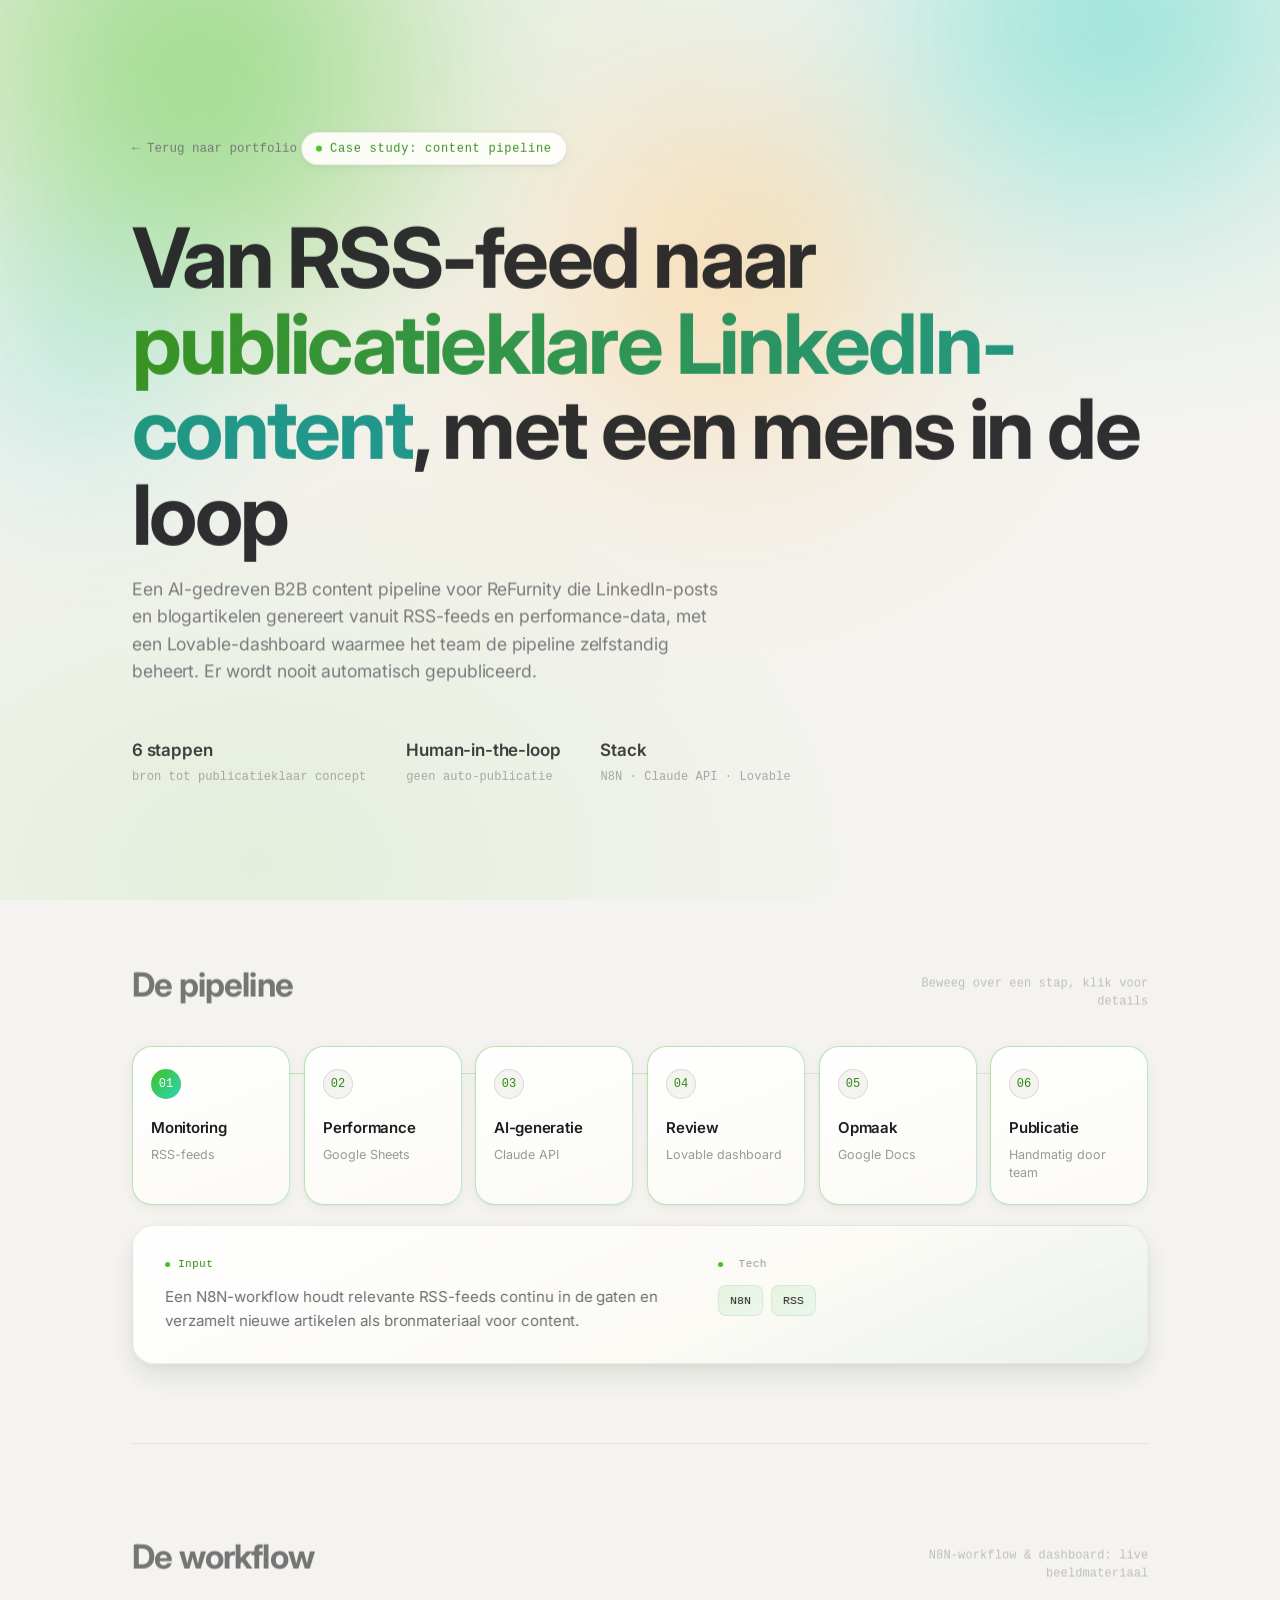
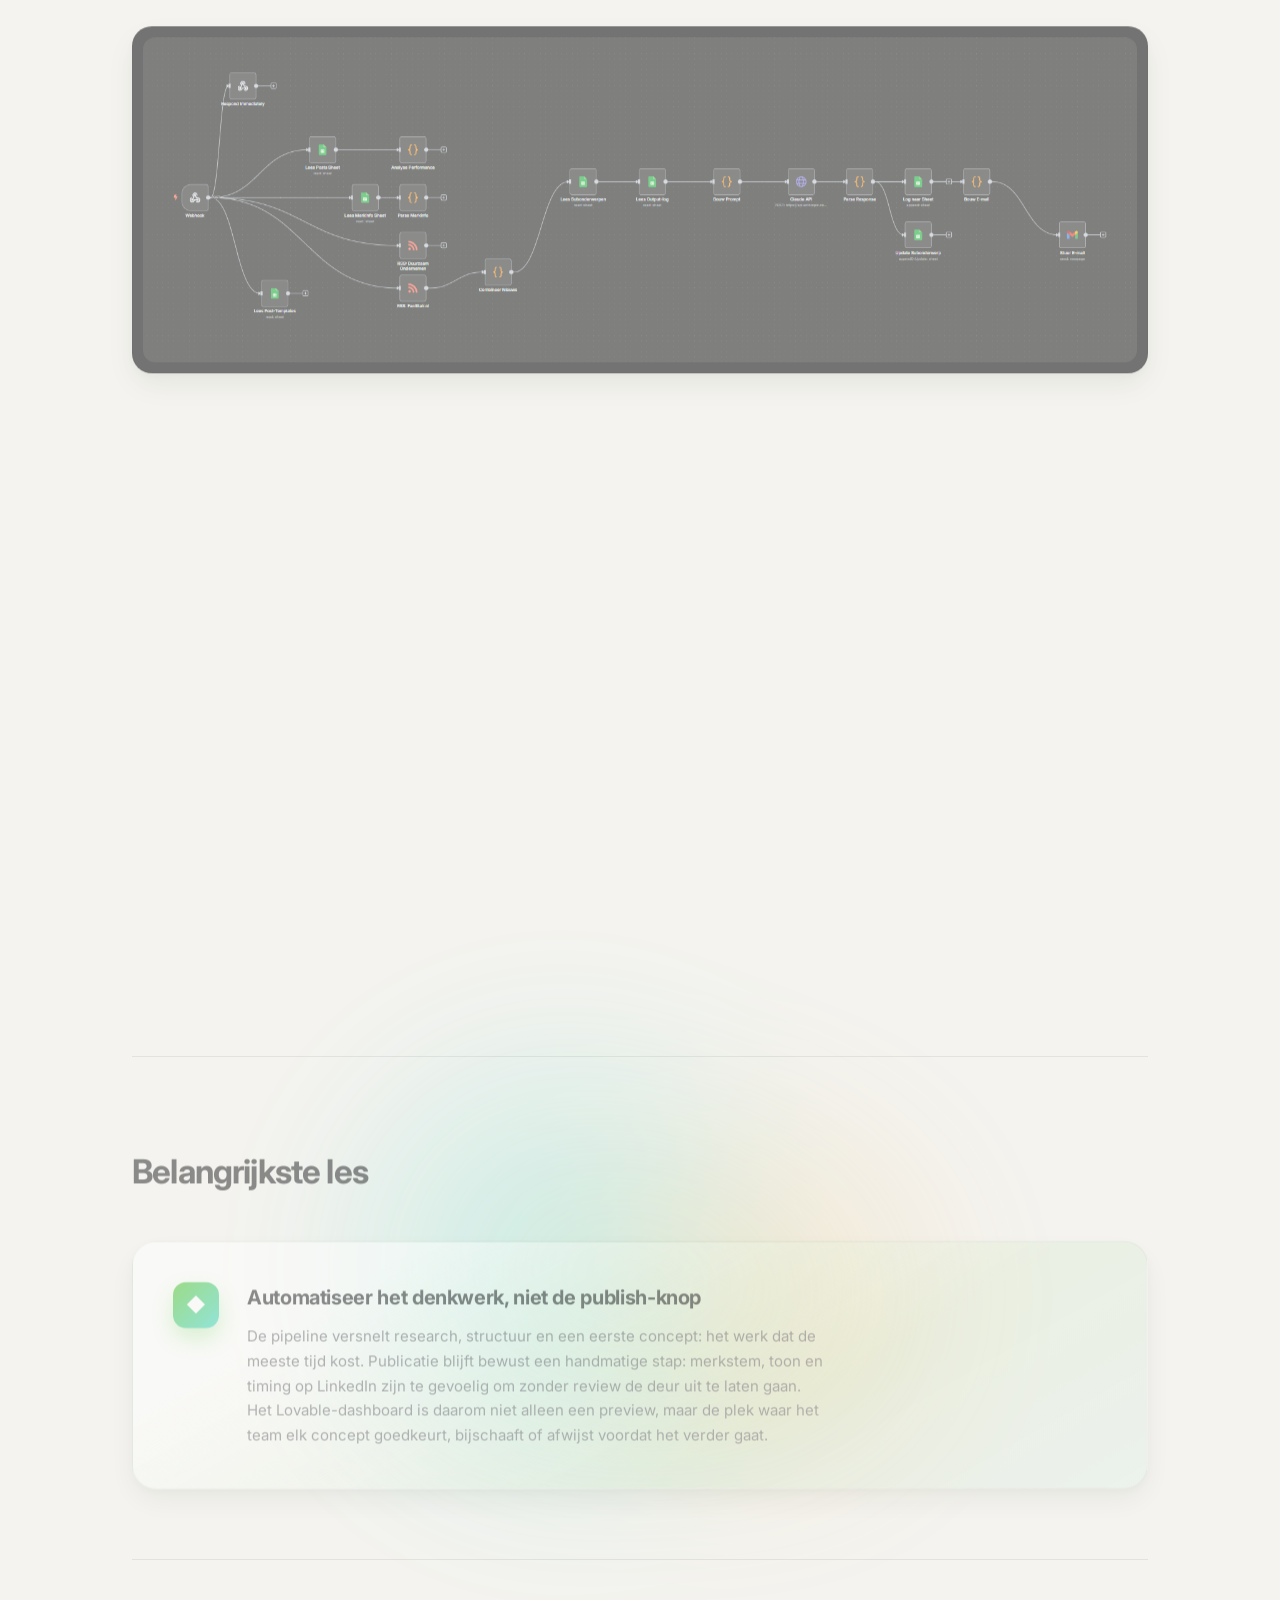
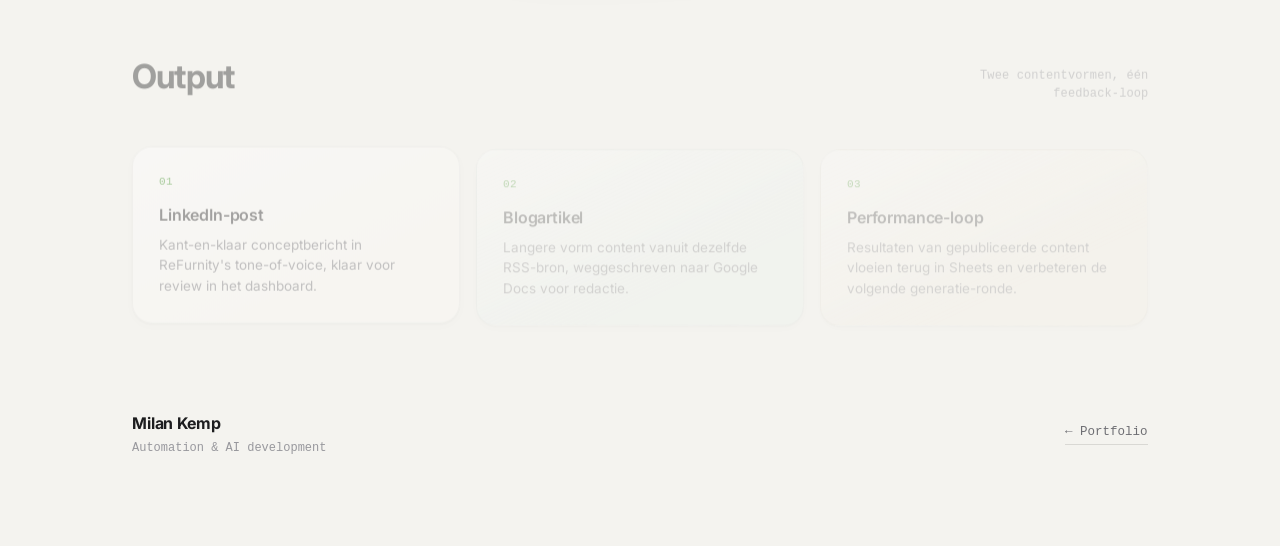
==== commit c5096e7e: "Add favicons and Open Graph tags Adds site icons and per-page social preview metadata (og:title/desc" ====
--- a/projects/linkedin-content-pipeline.html
+++ b/projects/linkedin-content-pipeline.html
@@ -5,6 +5,14 @@
 <meta name="viewport" content="width=device-width, initial-scale=1.0">
 <title>AI-gedreven LinkedIn Content Pipeline Case Study: Milan Kemp</title>
 <meta name="description" content="Case study: een AI-gedreven B2B content pipeline die LinkedIn-content en blogartikelen genereert vanuit RSS-feeds en performance-data, met human-in-the-loop review.">
+<link rel="icon" type="image/png" sizes="32x32" href="../assets/favicon-32x32.png">
+<link rel="icon" type="image/png" sizes="16x16" href="../assets/favicon-16x16.png">
+<link rel="apple-touch-icon" sizes="180x180" href="../assets/apple-touch-icon.png">
+<meta property="og:title" content="AI-gedreven LinkedIn Content Pipeline Case Study: Milan Kemp">
+<meta property="og:description" content="Case study: een AI-gedreven B2B content pipeline die LinkedIn-content en blogartikelen genereert vanuit RSS-feeds en performance-data, met human-in-the-loop review.">
+<meta property="og:image" content="../assets/og-image.png">
+<meta property="og:type" content="website">
+<meta name="twitter:card" content="summary_large_image">
 <link rel="preconnect" href="https://fonts.googleapis.com">
 <link rel="preconnect" href="https://fonts.gstatic.com" crossorigin>
 <link href="https://fonts.googleapis.com/css2?family=Inter:wght@400;500;600;700;800&display=swap" rel="stylesheet">
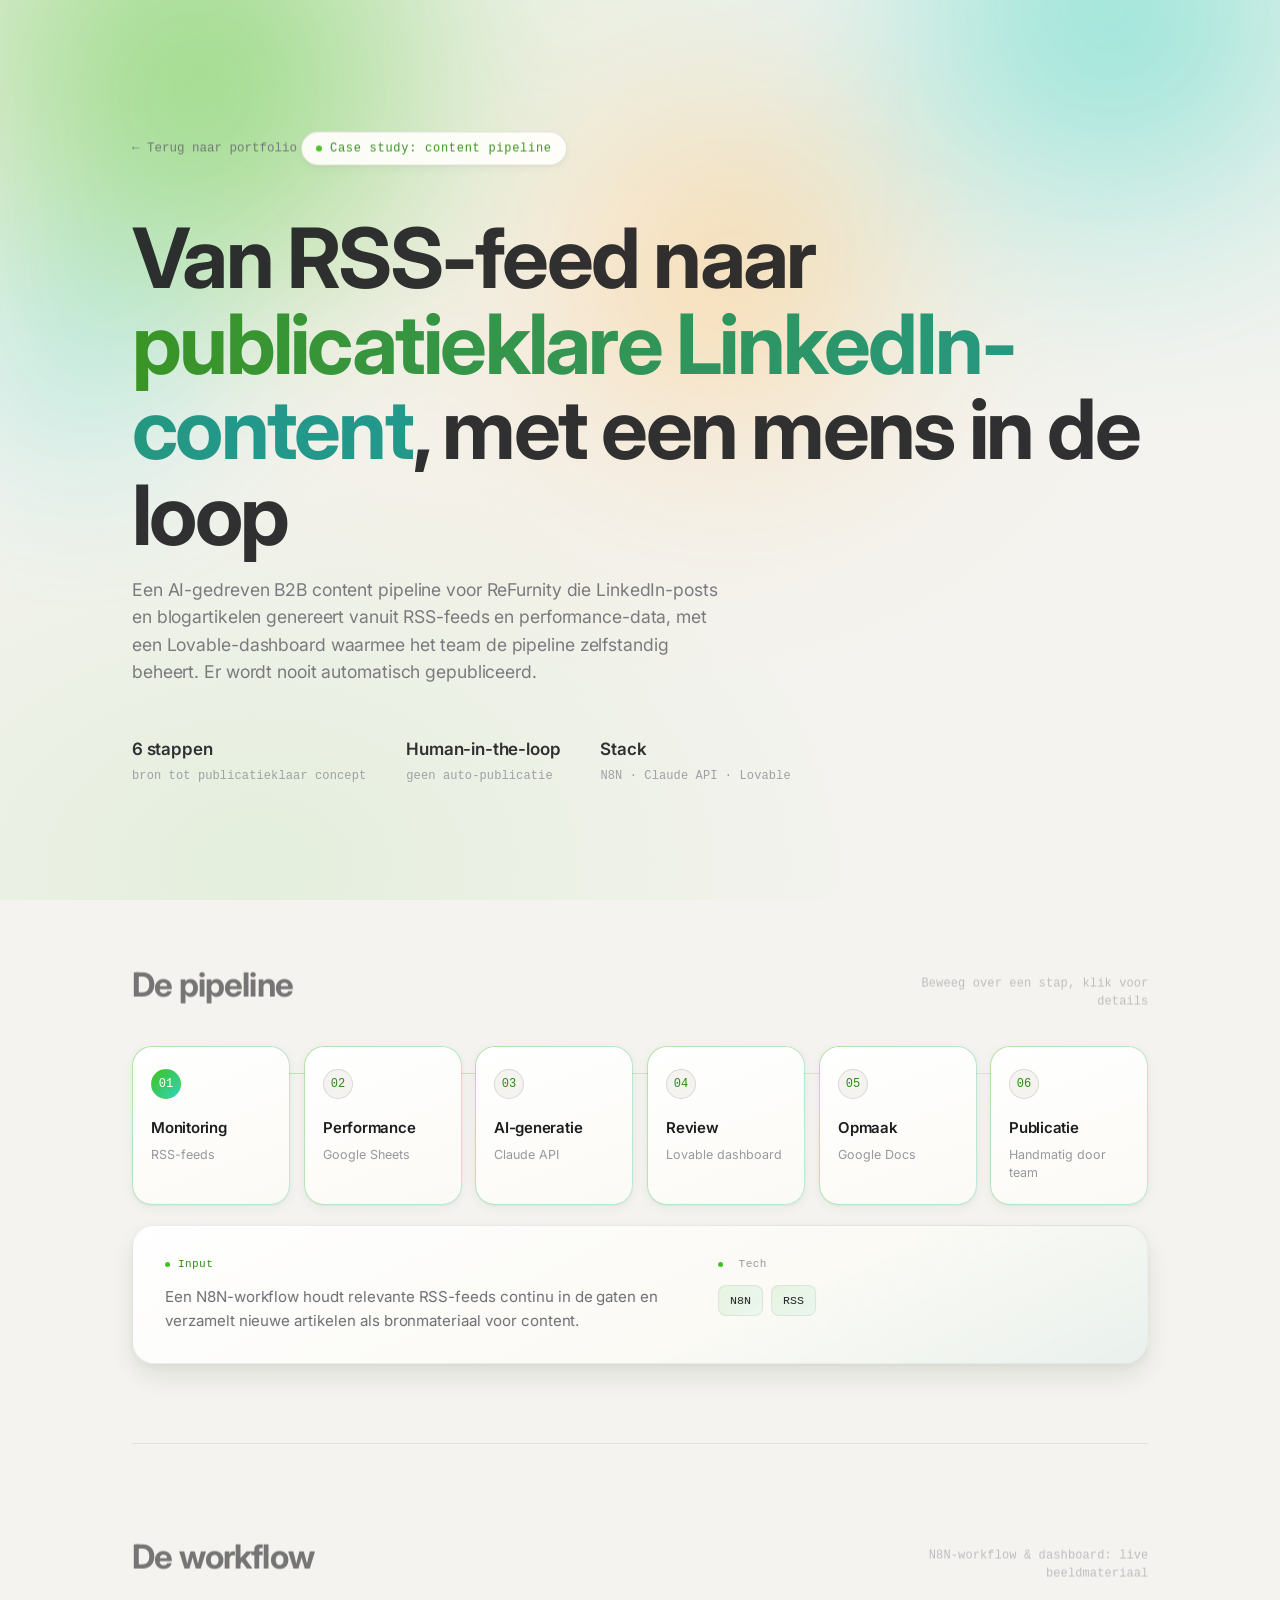
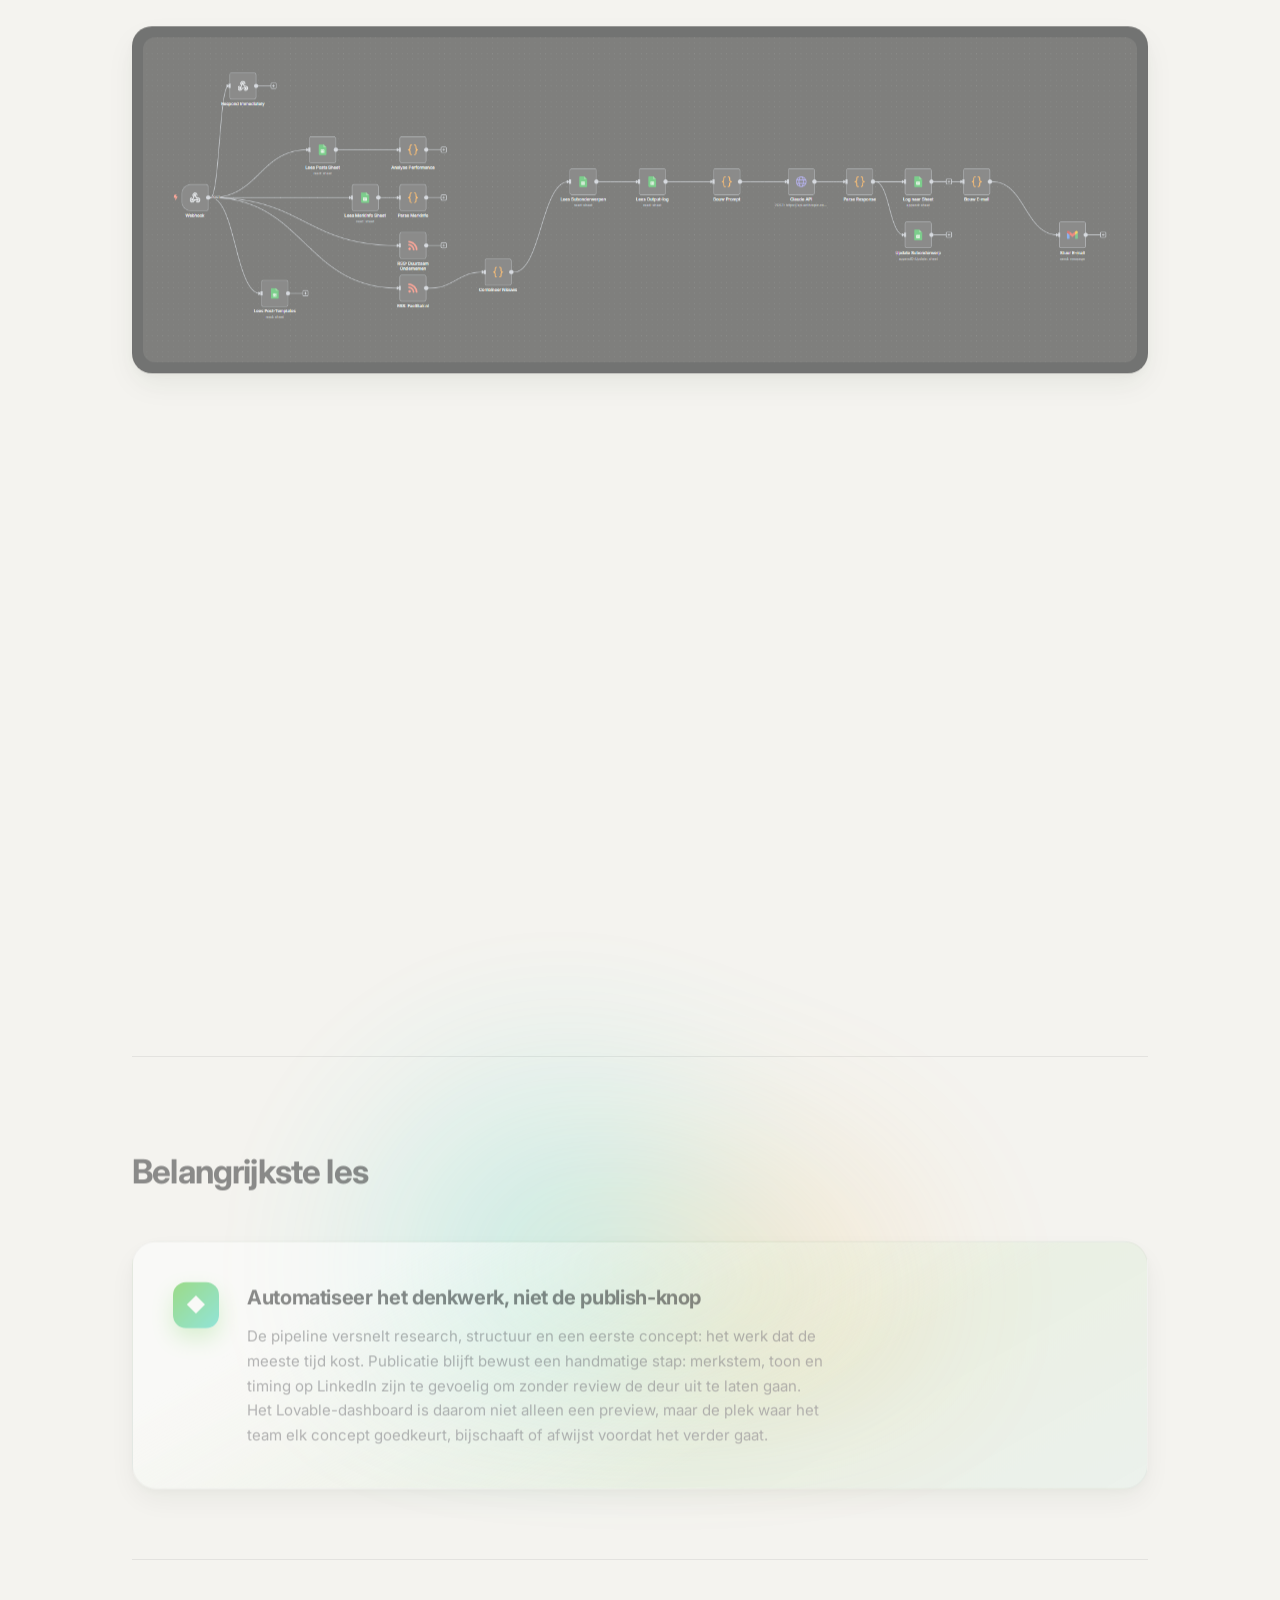
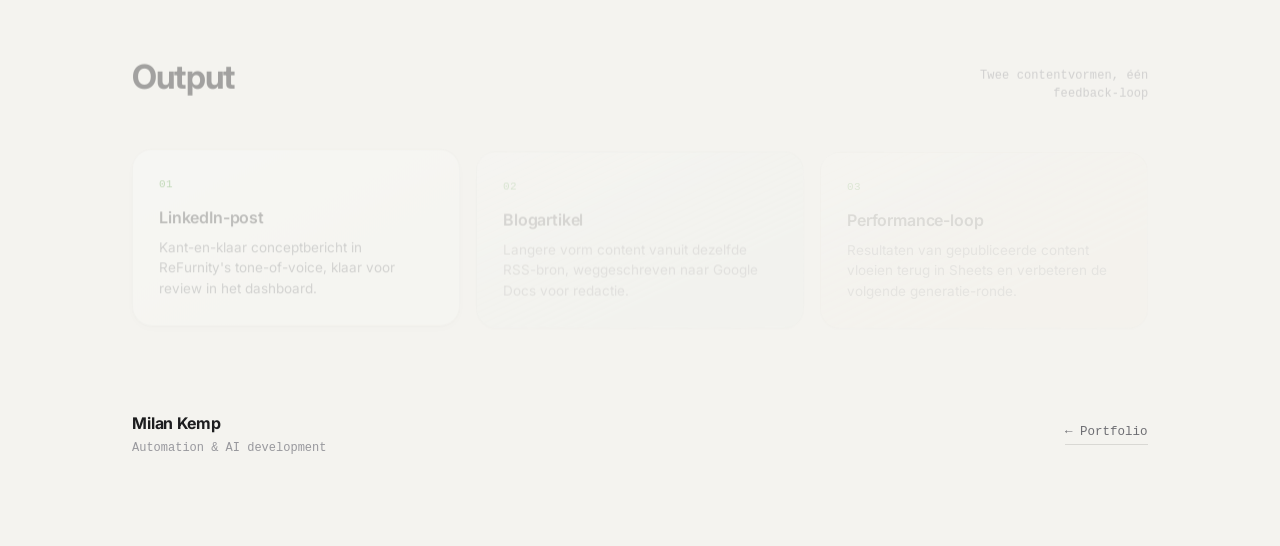
==== commit 2cb3fa05: "Set theme-color to match the site background Was #41C21D (accent green); now #f4f3ef (--bg) on all t" ====
--- a/projects/linkedin-content-pipeline.html
+++ b/projects/linkedin-content-pipeline.html
@@ -13,6 +13,7 @@
 <meta property="og:image" content="../assets/og-image.png">
 <meta property="og:type" content="website">
 <meta name="twitter:card" content="summary_large_image">
+<meta name="theme-color" content="#f4f3ef">
 <link rel="preconnect" href="https://fonts.googleapis.com">
 <link rel="preconnect" href="https://fonts.gstatic.com" crossorigin>
 <link href="https://fonts.googleapis.com/css2?family=Inter:wght@400;500;600;700;800&display=swap" rel="stylesheet">
--- a/css/styles.css
+++ b/css/styles.css
@@ -70,12 +70,27 @@
   position: absolute;
   top: -260px; left: 50%;
   width: 1500px; height: 900px;
+  overflow: hidden;
   transform: translateX(-50%);
   z-index: 0;
   pointer-events: none;
   filter: blur(64px);
   opacity: 0.82;
   will-change: transform;
+}
+
+/* The mesh blobs use fixed px widths (1500/1100/1000, incl. inline-styled
+   instances) so they read as soft ambient shapes rather than edge-to-edge
+   bars. That's fine while the viewport is wider than the blob — but below
+   ~1024px the centered, absolutely-positioned box starts extending past
+   both edges of the page, inflating body.scrollWidth and causing real
+   horizontal overflow (confirmed: at 1024px the hero mesh alone accounted
+   for the full 246px of page overflow). max-width doesn't lose to an
+   inline width= declaration (they're different properties), so this caps
+   every .mesh instance — including the two with inline widths — without
+   touching anything above 1024px, where max-width never applies. */
+@media (max-width: 1024px) {
+  .mesh { max-width: 100%; }
 }
 
 .mesh div { position: absolute; border-radius: 50%; }
@@ -672,4 +687,14 @@
   text-decoration: none; margin-bottom: 28px; will-change: transform;
 }
 
+/* ---------- MOBILE ---------- */
+
+@media (max-width: 640px) {
+  .wrap { padding: 0 20px; }
+  .section { padding: 56px 0; }
+  .hero { padding: 90px 0 60px; }
+  .project-card { padding: 24px; }
+  .project-card-cta { top: 20px; right: 20px; width: 34px; height: 34px; }
+}
+
 .back-link.is-hover { color: var(--accent-text); }
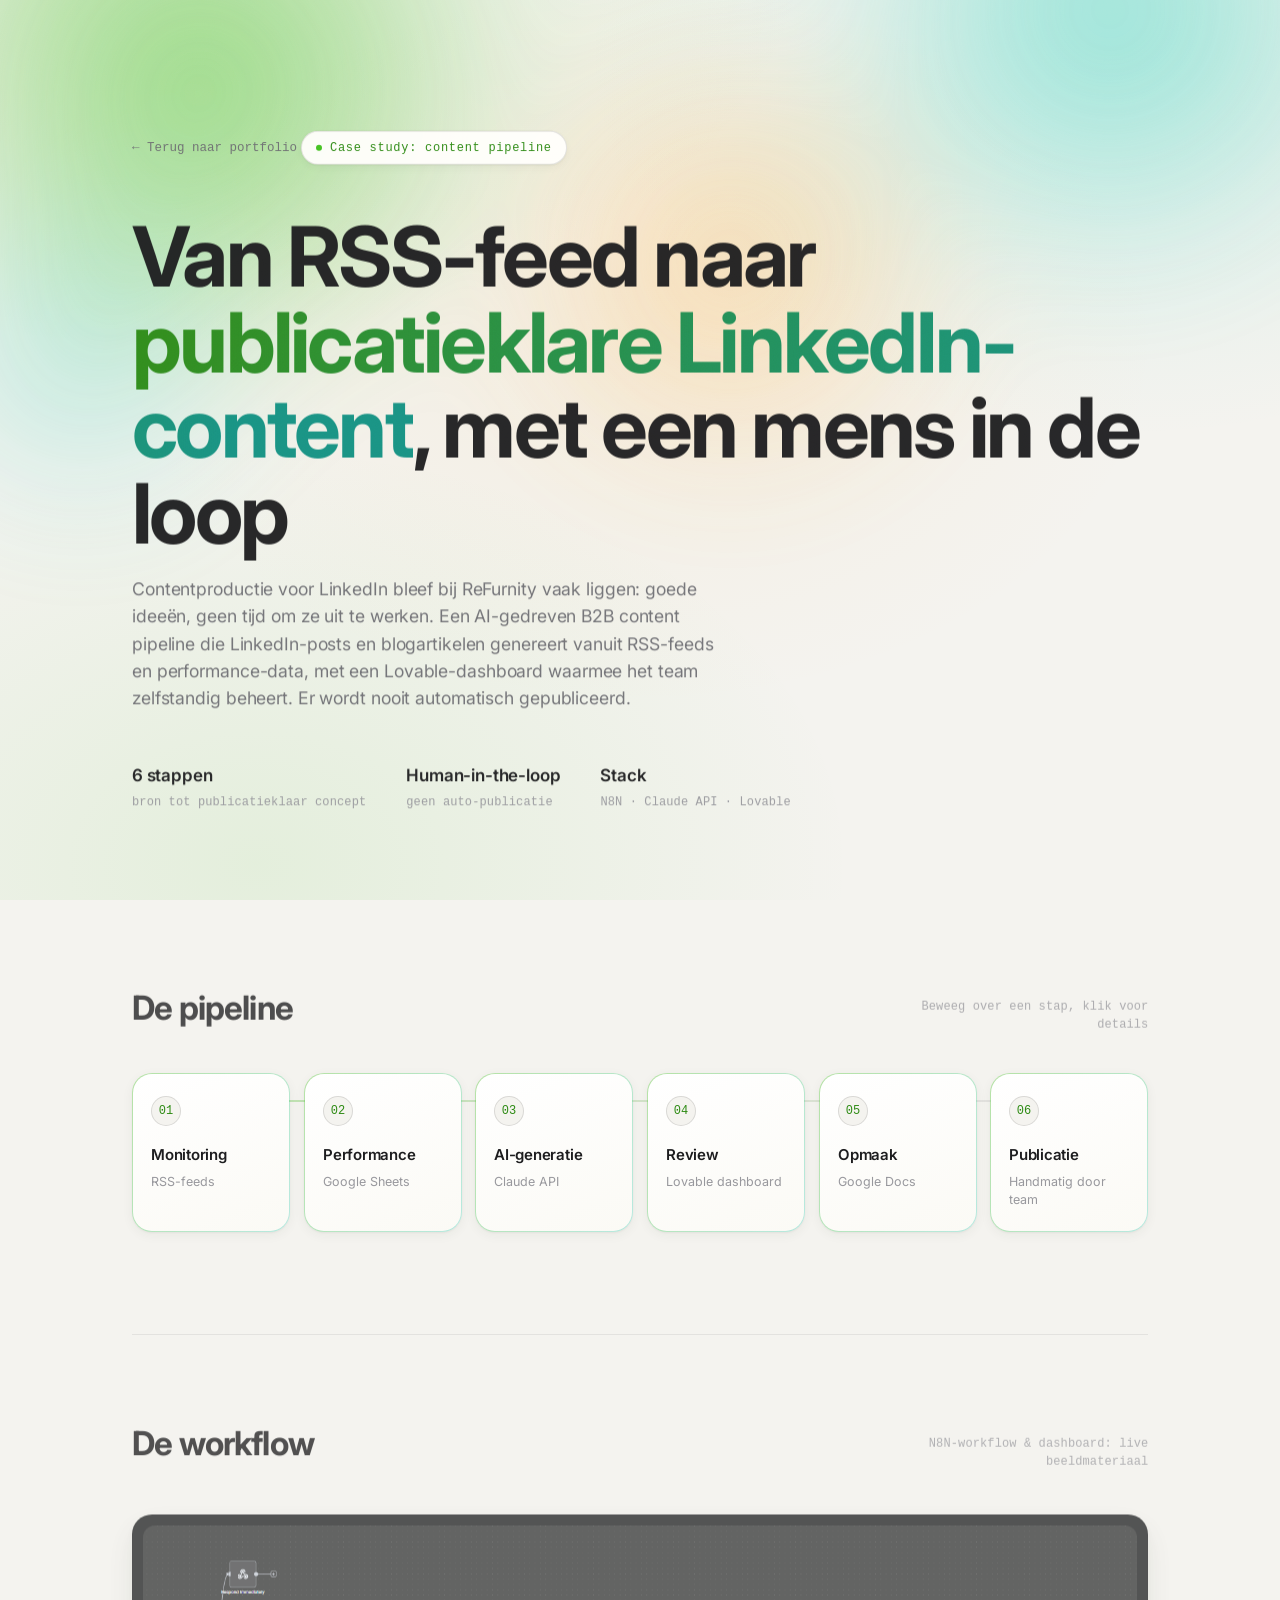
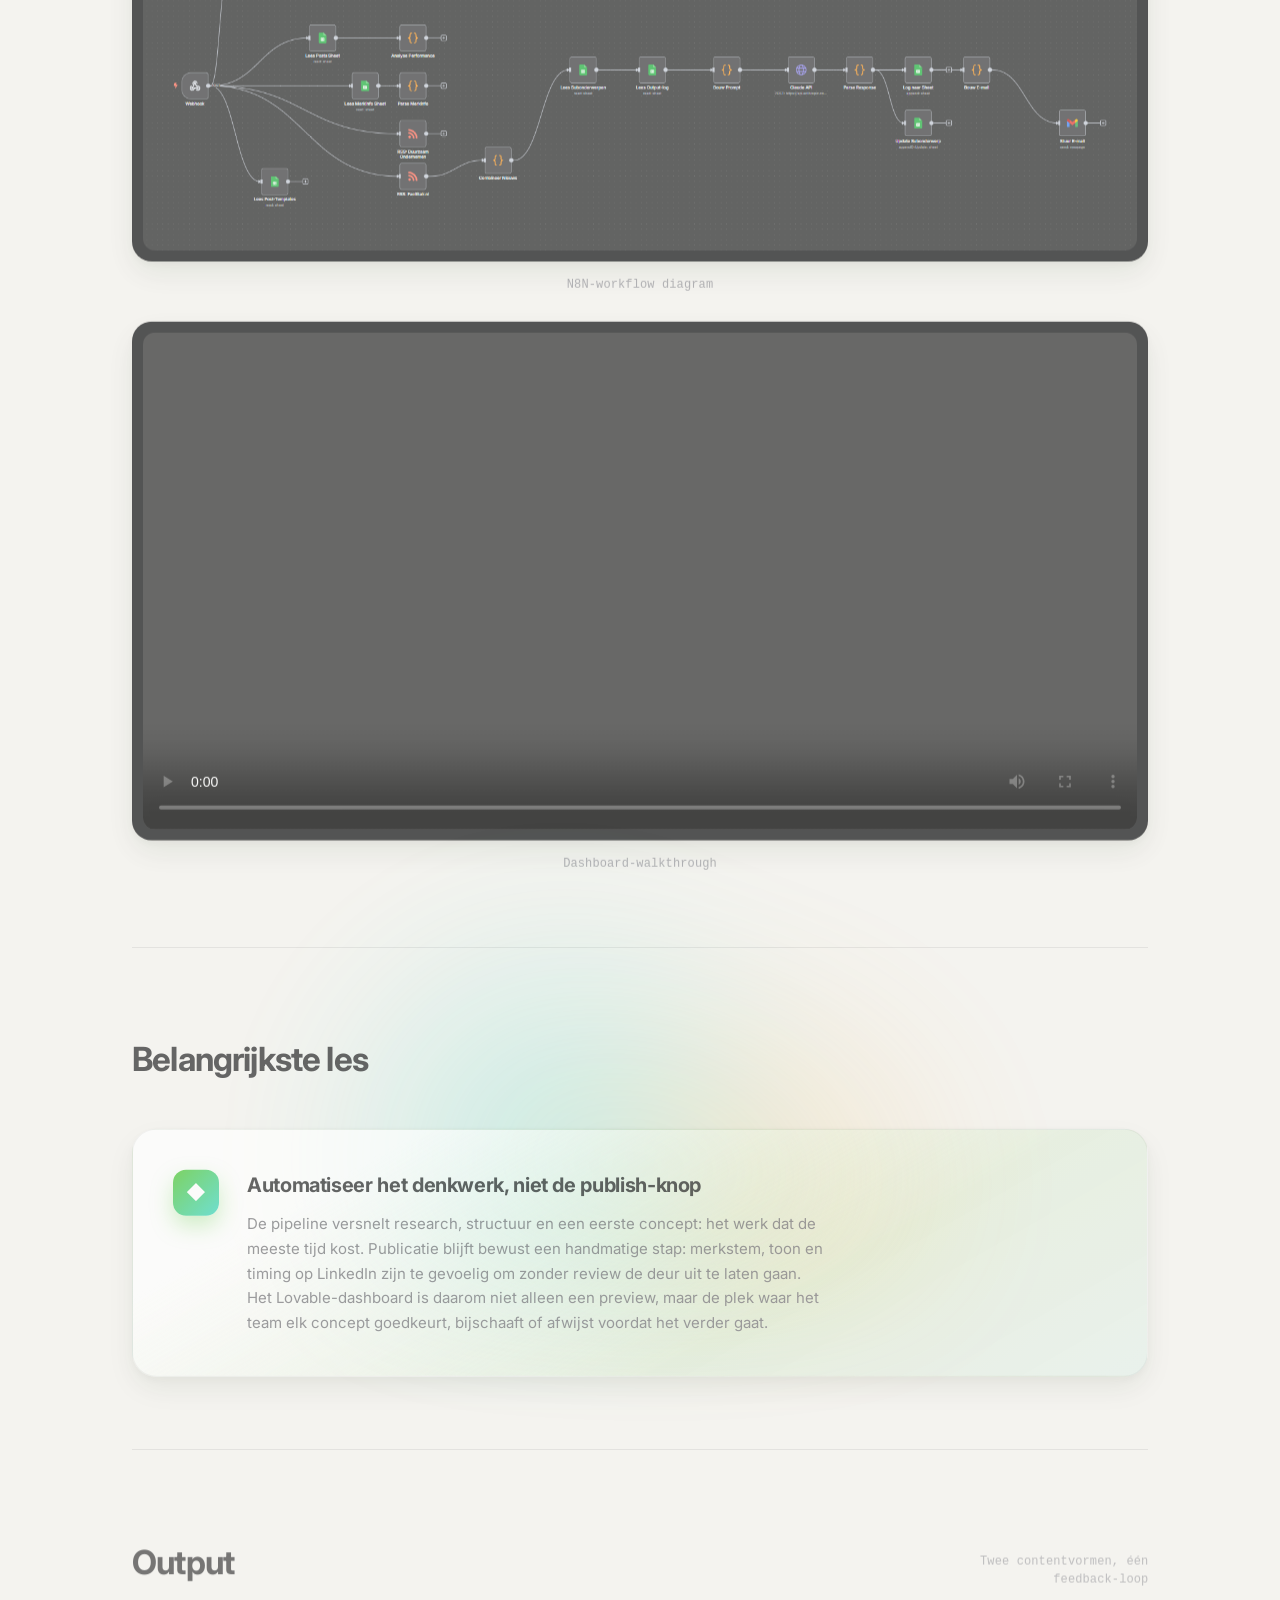
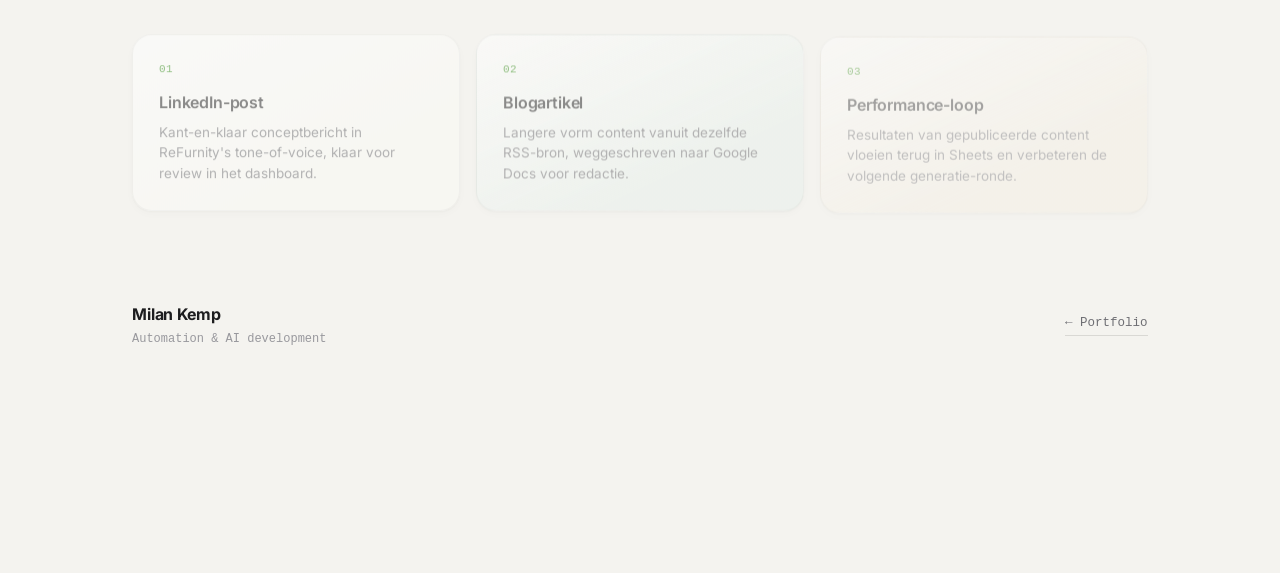
==== commit 563cf552: "Herschrijf copy op index, offerte- en LinkedIn-pipeline pagina's Tekst-only wijzigingen: hero-sub op" ====
--- a/projects/linkedin-content-pipeline.html
+++ b/projects/linkedin-content-pipeline.html
@@ -30,9 +30,11 @@
     <span class="eyebrow reveal">Case study: content pipeline</span>
     <h1 class="reveal">Van RSS-feed naar <em>publicatieklare LinkedIn-content</em>, met een mens in de loop</h1>
     <p class="hero-sub reveal">
-      Een AI-gedreven B2B content pipeline voor ReFurnity die LinkedIn-posts en blogartikelen
-      genereert vanuit RSS-feeds en performance-data, met een Lovable-dashboard waarmee het
-      team de pipeline zelfstandig beheert. Er wordt nooit automatisch gepubliceerd.
+      Contentproductie voor LinkedIn bleef bij ReFurnity vaak liggen: goede ideeën, geen
+      tijd om ze uit te werken. Een AI-gedreven B2B content pipeline die LinkedIn-posts en
+      blogartikelen genereert vanuit RSS-feeds en performance-data, met een
+      Lovable-dashboard waarmee het team zelfstandig beheert. Er wordt nooit automatisch
+      gepubliceerd.
     </p>
     <div class="hero-meta reveal">
       <div class="meta-item"><strong>6 stappen</strong>bron tot publicatieklaar concept</div>
--- a/css/styles.css
+++ b/css/styles.css
@@ -340,17 +340,43 @@
 
 /* ---------- OTHER WORK (compact) ---------- */
 
-.other-grid { display: grid; grid-template-columns: repeat(auto-fill, minmax(240px, 1fr)); gap: 12px; }
+.other-grid { display: grid; grid-template-columns: repeat(auto-fill, minmax(240px, 1fr)); gap: 12px; align-items: start; }
 
 .other-item {
+  position: relative;
   border: 1px solid var(--border);
   border-radius: 16px; padding: 16px 18px;
   background: linear-gradient(155deg, #ffffff, #fbfaf5 75%);
   box-shadow: var(--shadow-sm);
-}
+  cursor: pointer;
+  outline: none;
+}
+
+.other-item:focus-visible { box-shadow: var(--shadow-hover), 0 0 0 3px rgba(65,194,29,0.45); }
+.other-item.active { border-color: var(--accent-line); }
 
 .other-item .other-title { font-family: var(--display); font-weight: 600; font-size: 14px; letter-spacing: -0.01em; color: var(--text); }
 .other-item .other-meta { font-family: var(--mono); font-size: 11.5px; color: var(--text-faint); margin-top: 5px; line-height: 1.5; }
+
+.other-video-preview {
+  display: inline-flex; align-items: center; gap: 4px;
+  font-family: var(--mono); font-size: 11.5px; color: var(--accent-text);
+  text-decoration: none; margin-top: 8px;
+}
+.other-video-preview:hover, .other-video-preview:focus-visible {
+  text-decoration: underline;
+}
+
+.other-link {
+  display: inline-block; margin-top: 6px;
+  font-family: var(--mono); font-size: 11px; color: var(--text-dim);
+  text-decoration: none; border-bottom: 1px solid var(--border-strong);
+  transition: color 240ms cubic-bezier(0.16, 1, 0.3, 1), border-color 240ms cubic-bezier(0.16, 1, 0.3, 1);
+}
+.other-link:hover, .other-link:focus-visible, .other-link:active {
+  color: var(--accent-text);
+  border-color: var(--accent);
+}
 
 /* ---------- CARD INTERACTIONS: spotlight + subtle lift ---------- */
 
@@ -505,6 +531,12 @@
 
 .footer-link.is-hover { color: var(--accent-text); border-color: var(--accent); }
 
+.footer-email-btn {
+  appearance: none; background: none;
+  border: none; border-bottom: 1px solid var(--border-strong);
+  padding: 0 0 2px;
+}
+
 /* ---------- CASE STUDY: PIPELINE (shared by /projects/*.html) ---------- */
 
 .pipeline { position: relative; perspective: 900px; }
@@ -602,6 +634,11 @@
 
 .detail-text { font-size: 15px; color: var(--text-dim); line-height: 1.6; letter-spacing: -0.003em; }
 
+/* Mobile switches to a per-card accordion (pipeline.js) — the shared panel
+   stays collapsed there anyway since desktop's toggle path never runs, but
+   this removes any doubt/reserved space. */
+@media (max-width: 780px) { #detail { display: none; } }
+
 /* ---------- LESSON CALLOUT ---------- */
 
 .lesson {
